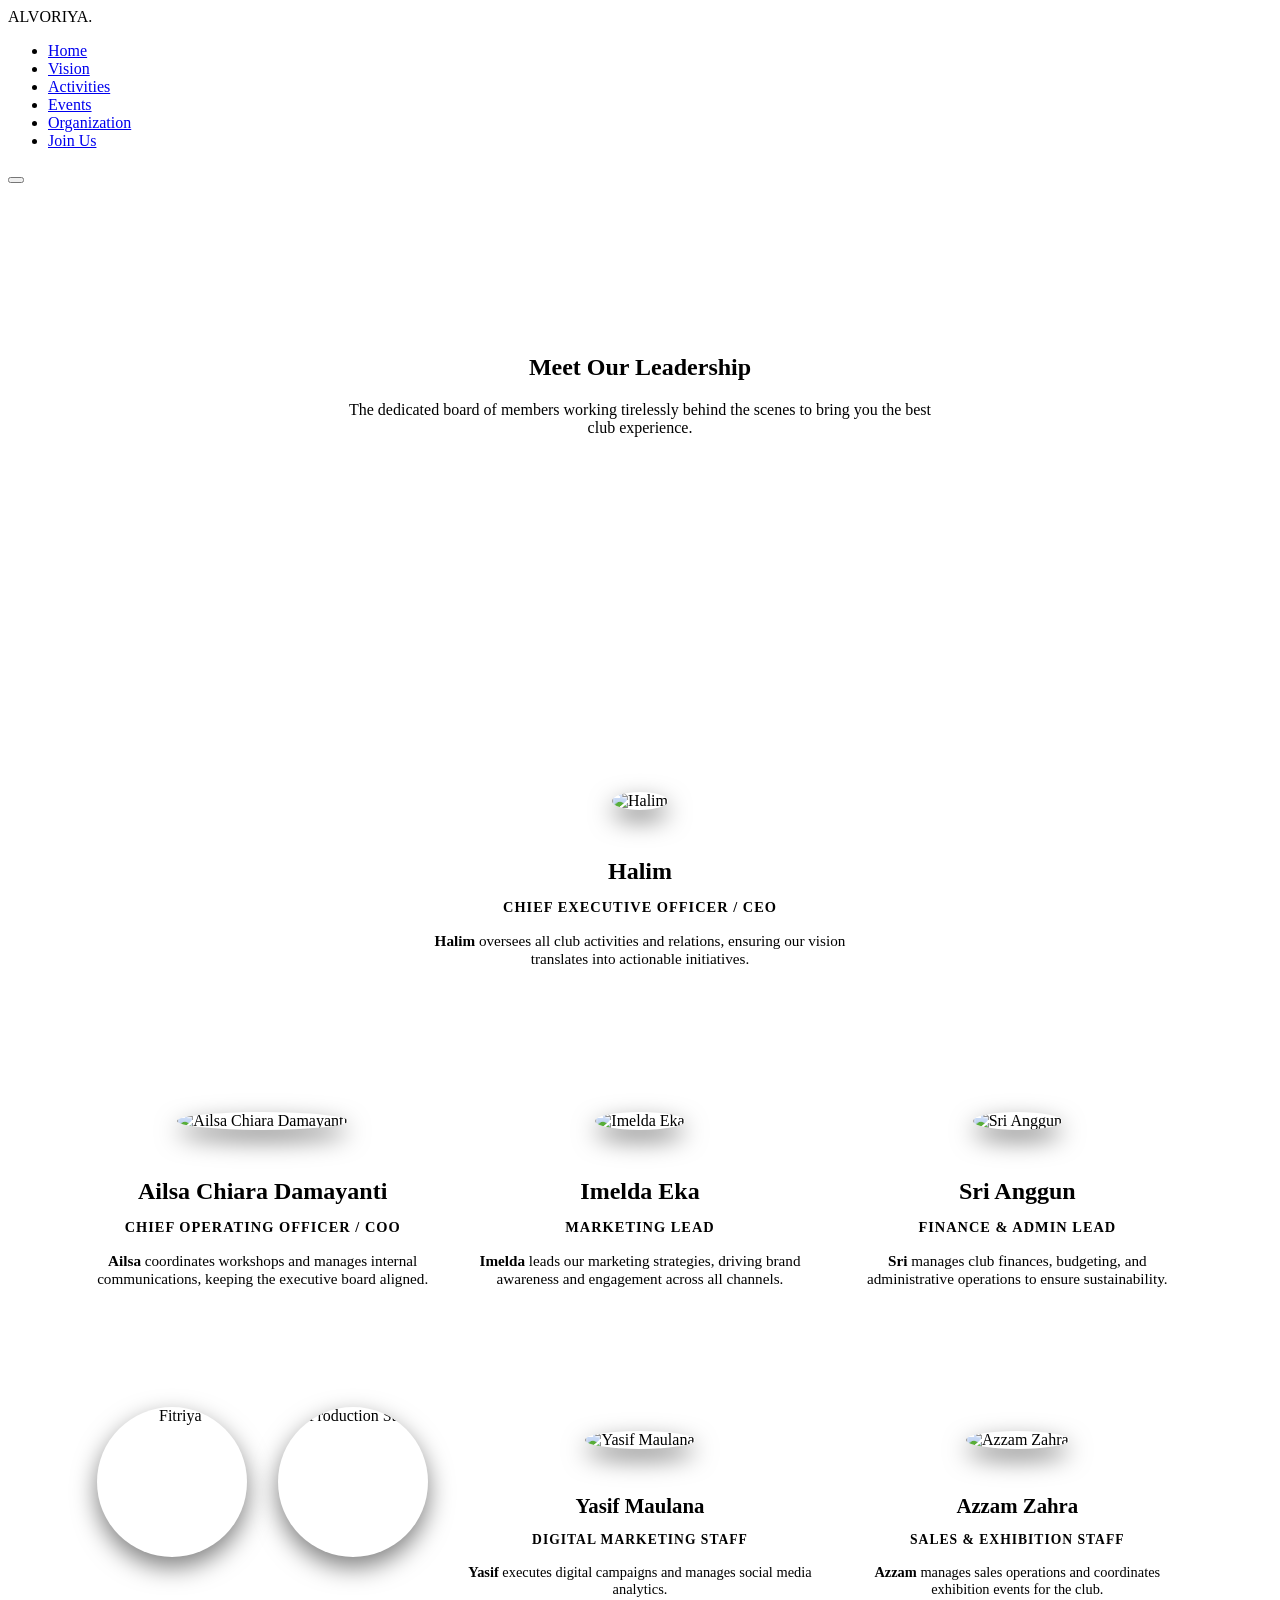
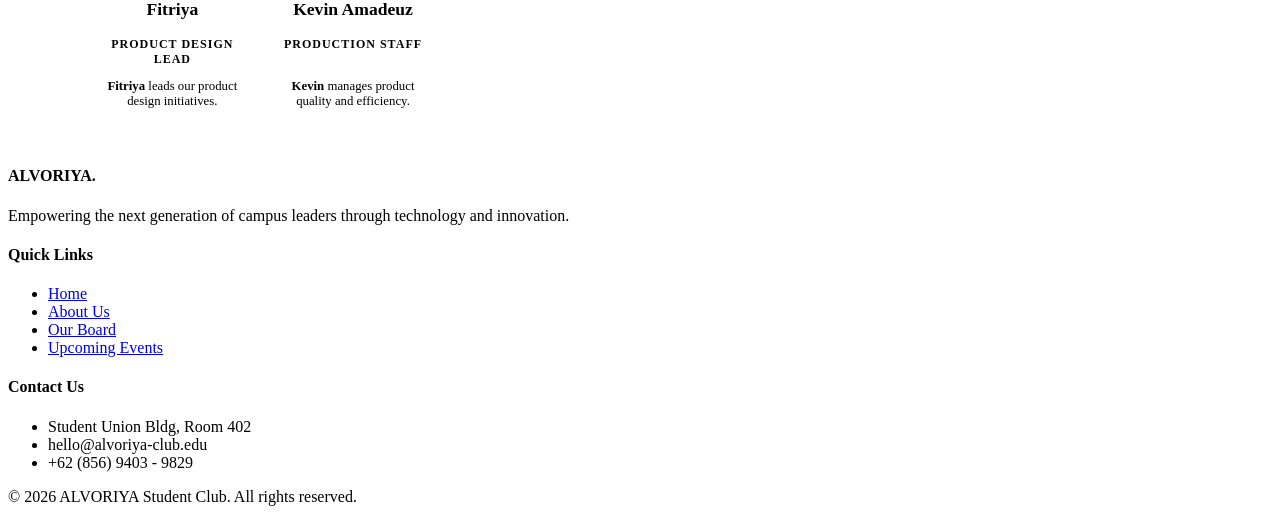
==== organization.html @ f88d8d27 "Add files via upload" ====
<!DOCTYPE html>
<html lang="en">
<head>
    <meta charset="UTF-8">
    <meta name="viewport" content="width=device-width, initial-scale=1.0">
    <title>Organization Board | ALVORIYA Student Club</title>
    <meta name="description" content="Meet the leadership board driving the ALVORIYA Student Club forward.">
    <link rel="stylesheet" href="styles.css">
    <script type="module" src="https://unpkg.com/ionicons@7.1.0/dist/ionicons/ionicons.esm.js"></script>
    <script nomodule src="https://unpkg.com/ionicons@7.1.0/dist/ionicons/ionicons.js"></script>
</head>
<body>

    <!-- Navigation -->
    <nav>
        <div class="logo">ALVORI<span class="gradient-text">YA</span>.</div>
        <ul class="nav-links">
            <li><a href="index.html">Home</a></li>
            <li><a href="index.html#vision">Vision</a></li>
            <li><a href="index.html#activities">Activities</a></li>
            <li><a href="index.html#events">Events</a></li>
            <li><a href="organization.html" class="active">Organization</a></li>
            <li><a href="registration.html">Join Us</a></li>
        </ul>
        <button class="mobile-menu-btn">
            <ion-icon name="menu-outline"></ion-icon>
        </button>
    </nav>

    <!-- Organization Header -->
    <section id="org-header" style="min-height: 40vh; padding-top: 150px; padding-bottom: 50px; text-align: center;">
        <div class="fade-in-up">
            <h1 class="hero-title">Meet Our <span class="gradient-text">Leadership</span></h1>
            <p class="hero-subtitle" style="max-width: 600px; margin: 0 auto;">The dedicated board of members working tirelessly behind the scenes to bring you the best club experience.</p>
        </div>
    </section>

    <!-- Board Members Grid -->
    <section id="board" style="padding-top: 0;">
        <div style="max-width: 1100px; margin: 0 auto; display: flex; flex-direction: column; gap: 2rem; align-items: center;">
            
            <!-- CEO (Top Centered) -->
            <div style="width: 100%; display: flex; justify-content: center;">
                <div class="glass-card fade-in" style="text-align: center; padding: 3rem 2rem; width: 100%; max-width: 450px;">
                    <img src="CEO.jpeg" alt="Halim" style="width: 150px; height: 150px; border-radius: 50%; object-fit: cover; border: 4px solid var(--surface-border); margin: 0 auto 1.5rem auto; box-shadow: 0 10px 25px rgba(0,0,0,0.5);">
                    <h3 style="font-size: 1.5rem; margin-bottom: 0.5rem;">Halim</h3>
                    <p style="color: var(--primary); font-weight: 600; font-size: 0.9rem; margin-bottom: 1rem; text-transform: uppercase; letter-spacing: 1px;">Chief Executive Officer / CEO</p>
                    <p style="color: var(--text-muted); font-size: 0.95rem;"><strong>Halim</strong> oversees all club activities and relations, ensuring our vision translates into actionable initiatives.</p>
                </div>
            </div>

            <!-- Management Tier -->
            <div style="display: flex; flex-wrap: wrap; justify-content: center; gap: 2rem; width: 100%;">
                
                <!-- COO Column -->
                <div style="display: flex; flex-direction: column; gap: 2rem; align-items: center; flex: 1; min-width: 300px; max-width: 450px;">
                    <!-- COO (Down Left) -->
                    <div class="glass-card fade-in" style="transition-delay: 0.2s; text-align: center; padding: 3rem 2rem; width: 100%;">
                        <img src="COO.jpeg" alt="Ailsa Chiara Damayanti" style="width: 150px; height: 150px; border-radius: 50%; object-fit: cover; border: 4px solid var(--surface-border); margin: 0 auto 1.5rem auto; box-shadow: 0 10px 25px rgba(0,0,0,0.5);">
                        <h3 style="font-size: 1.5rem; margin-bottom: 0.5rem;">Ailsa Chiara Damayanti</h3>
                        <p style="color: var(--secondary); font-weight: 600; font-size: 0.9rem; margin-bottom: 1rem; text-transform: uppercase; letter-spacing: 1px;">Chief Operating Officer / COO</p>
                        <p style="color: var(--text-muted); font-size: 0.95rem;"><strong>Ailsa</strong> coordinates workshops and manages internal communications, keeping the executive board aligned.</p>
                    </div>

                    <!-- Staff Section below COO -->
                    <div style="display: flex; gap: 1rem; width: 100%; justify-content: center; align-items: stretch;">
                        <!-- Product Design Lead -->
                        <div class="glass-card fade-in" style="transition-delay: 0.7s; text-align: center; padding: 1.5rem 0.25rem; flex: 1; max-width: 230px; display: flex; flex-direction: column;">
                            <img src="Product Design Lead.jpeg" alt="Fitriya" style="width: 150px; height: 150px; border-radius: 50%; object-fit: cover; border: 4px solid var(--surface-border); margin: 0 auto 1.5rem auto; box-shadow: 0 10px 25px rgba(0,0,0,0.5);">
                            <h3 style="font-size: 1.1rem; margin-bottom: 0.3rem;">Fitriya</h3>
                            <p style="color: #000000; font-weight: 800; font-size: 0.75rem; margin-bottom: 0.8rem; text-transform: uppercase; letter-spacing: 1px;">Product Design Lead</p>
                            <p style="color: var(--text-muted); font-size: 0.8rem; margin-top: auto;"><strong>Fitriya</strong> leads our product design initiatives.</p>
                        </div>

                        <!-- Production Staff -->
                        <div class="glass-card fade-in" style="transition-delay: 0.6s; text-align: center; padding: 1.5rem 0.25rem; flex: 1; max-width: 230px; display: flex; flex-direction: column;">
                            <img src="Production Staff.jpeg" alt="Production Staff" style="width: 150px; height: 150px; border-radius: 50%; object-fit: cover; border: 4px solid var(--surface-border); margin: 0 auto 1.5rem auto; box-shadow: 0 10px 25px rgba(0,0,0,0.5);">
                            <h3 style="font-size: 1.1rem; margin-bottom: 0.3rem;">Kevin Amadeuz</h3>
                            <p style="color: #000000; font-weight: 800; font-size: 0.75rem; margin-bottom: 0.8rem; text-transform: uppercase; letter-spacing: 1px;">Production Staff</p>
                            <p style="color: var(--text-muted); font-size: 0.8rem; margin-top: auto;"><strong>Kevin</strong> manages product quality and efficiency.</p>
                        </div>
                    </div>
                </div>

                <!-- Marketing Column -->
                <div style="display: flex; flex-direction: column; gap: 2rem; align-items: center; flex: 1; min-width: 300px; max-width: 450px;">
                    <!-- Marketing Lead -->
                    <div class="glass-card fade-in" style="transition-delay: 0.4s; text-align: center; padding: 3rem 2rem; width: 100%;">
                        <img src="Marketing Lead.jpeg" alt="Imelda Eka" style="width: 150px; height: 150px; border-radius: 50%; object-fit: cover; border: 4px solid var(--surface-border); margin: 0 auto 1.5rem auto; box-shadow: 0 10px 25px rgba(0,0,0,0.5);">
                        <h3 style="font-size: 1.5rem; margin-bottom: 0.5rem;">Imelda Eka</h3>
                        <p style="color: #000000; font-weight: 800; font-size: 0.9rem; margin-bottom: 1rem; text-transform: uppercase; letter-spacing: 1px;">Marketing Lead</p>
                        <p style="color: var(--text-muted); font-size: 0.95rem;"><strong>Imelda</strong> leads our marketing strategies, driving brand awareness and engagement across all channels.</p>
                    </div>

                    <!-- Digital Marketing Staff (New Role) -->
                    <div class="glass-card fade-in" style="transition-delay: 1.0s; text-align: center; padding: 3rem 2rem; width: 100%;">
                        <img src="Digital Marketing Staff.jpeg" alt="Yasif Maulana" style="width: 150px; height: 150px; border-radius: 50%; object-fit: cover; border: 4px solid var(--surface-border); margin: 0 auto 1.5rem auto; box-shadow: 0 10px 25px rgba(0,0,0,0.5);">
                        <h3 style="font-size: 1.3rem; margin-bottom: 0.5rem;">Yasif Maulana</h3>
                        <p style="color: #000000; font-weight: 800; font-size: 0.85rem; margin-bottom: 1rem; text-transform: uppercase; letter-spacing: 1px;">Digital Marketing Staff</p>
                        <p style="color: var(--text-muted); font-size: 0.9rem;"><strong>Yasif</strong> executes digital campaigns and manages social media analytics.</p>
                    </div>
                </div>

                <!-- Finance & Admin Column -->
                <div style="display: flex; flex-direction: column; gap: 2rem; align-items: center; flex: 1; min-width: 300px; max-width: 450px;">
                    <!-- Finance & Admin Lead -->
                    <div class="glass-card fade-in" style="transition-delay: 0.8s; text-align: center; padding: 3rem 2rem; width: 100%;">
                        <img src="Finance & Admin Lead.jpeg" alt="Sri Anggun" style="width: 150px; height: 150px; border-radius: 50%; object-fit: cover; border: 4px solid var(--surface-border); margin: 0 auto 1.5rem auto; box-shadow: 0 10px 25px rgba(0,0,0,0.5);">
                        <h3 style="font-size: 1.5rem; margin-bottom: 0.5rem;">Sri Anggun</h3>
                        <p style="color: #000000; font-weight: 800; font-size: 0.9rem; margin-bottom: 1rem; text-transform: uppercase; letter-spacing: 1px;">Finance & Admin Lead</p>
                        <p style="color: var(--text-muted); font-size: 0.95rem;"><strong>Sri</strong> manages club finances, budgeting, and administrative operations to ensure sustainability.</p>
                    </div>

                    <!-- Sales & Exhibition Staff (New Role) -->
                    <div class="glass-card fade-in" style="transition-delay: 1.2s; text-align: center; padding: 3rem 2rem; width: 100%;">
                        <img src="Sales & Exbition Staff.jpeg" alt="Azzam Zahra" style="width: 150px; height: 150px; border-radius: 50%; object-fit: cover; border: 4px solid var(--surface-border); margin: 0 auto 1.5rem auto; box-shadow: 0 10px 25px rgba(0,0,0,0.5);">
                        <h3 style="font-size: 1.3rem; margin-bottom: 0.5rem;">Azzam Zahra</h3>
                        <p style="color: #000000; font-weight: 800; font-size: 0.85rem; margin-bottom: 1rem; text-transform: uppercase; letter-spacing: 1px;">Sales & Exhibition Staff</p>
                        <p style="color: var(--text-muted); font-size: 0.9rem;"><strong>Azzam</strong> manages sales operations and coordinates exhibition events for the club.</p>
                    </div>
                </div>

            </div>

        </div>
    </section>

    <!-- Footer / Contact -->
    <footer>
        <div class="footer-content">
            <div class="footer-section">
                <h4>ALVORI<span class="gradient-text">YA</span>.</h4>
                <p>Empowering the next generation of campus leaders through technology and innovation.</p>
            </div>
            <div class="footer-section">
                <h4>Quick Links</h4>
                <ul>
                    <li><a href="index.html">Home</a></li>
                    <li><a href="index.html#vision">About Us</a></li>
                    <li><a href="organization.html">Our Board</a></li>
                    <li><a href="index.html#events">Upcoming Events</a></li>
                </ul>
            </div>
            <div class="footer-section">
                <h4>Contact Us</h4>
                <ul>
                    <li><ion-icon name="location-outline"></ion-icon> Student Union Bldg, Room 402</li>
                    <li><ion-icon name="mail-outline"></ion-icon> hello@alvoriya-club.edu</li>
                    <li><ion-icon name="call-outline"></ion-icon> +62 (856) 9403 - 9829</li>
                </ul>
                <div class="social-links">
                    <a href="#"><ion-icon name="logo-instagram"></ion-icon></a>
                    <a href="#"><ion-icon name="logo-discord"></ion-icon></a>
                    <a href="#"><ion-icon name="logo-linkedin"></ion-icon></a>
                </div>
            </div>
        </div>
        <div class="footer-bottom">
            <p>&copy; <script>document.write(new Date().getFullYear())</script> ALVORIYA Student Club. All rights reserved.</p>
        </div>
    </footer>

    <script src="script.js"></script>
</body>
</html>
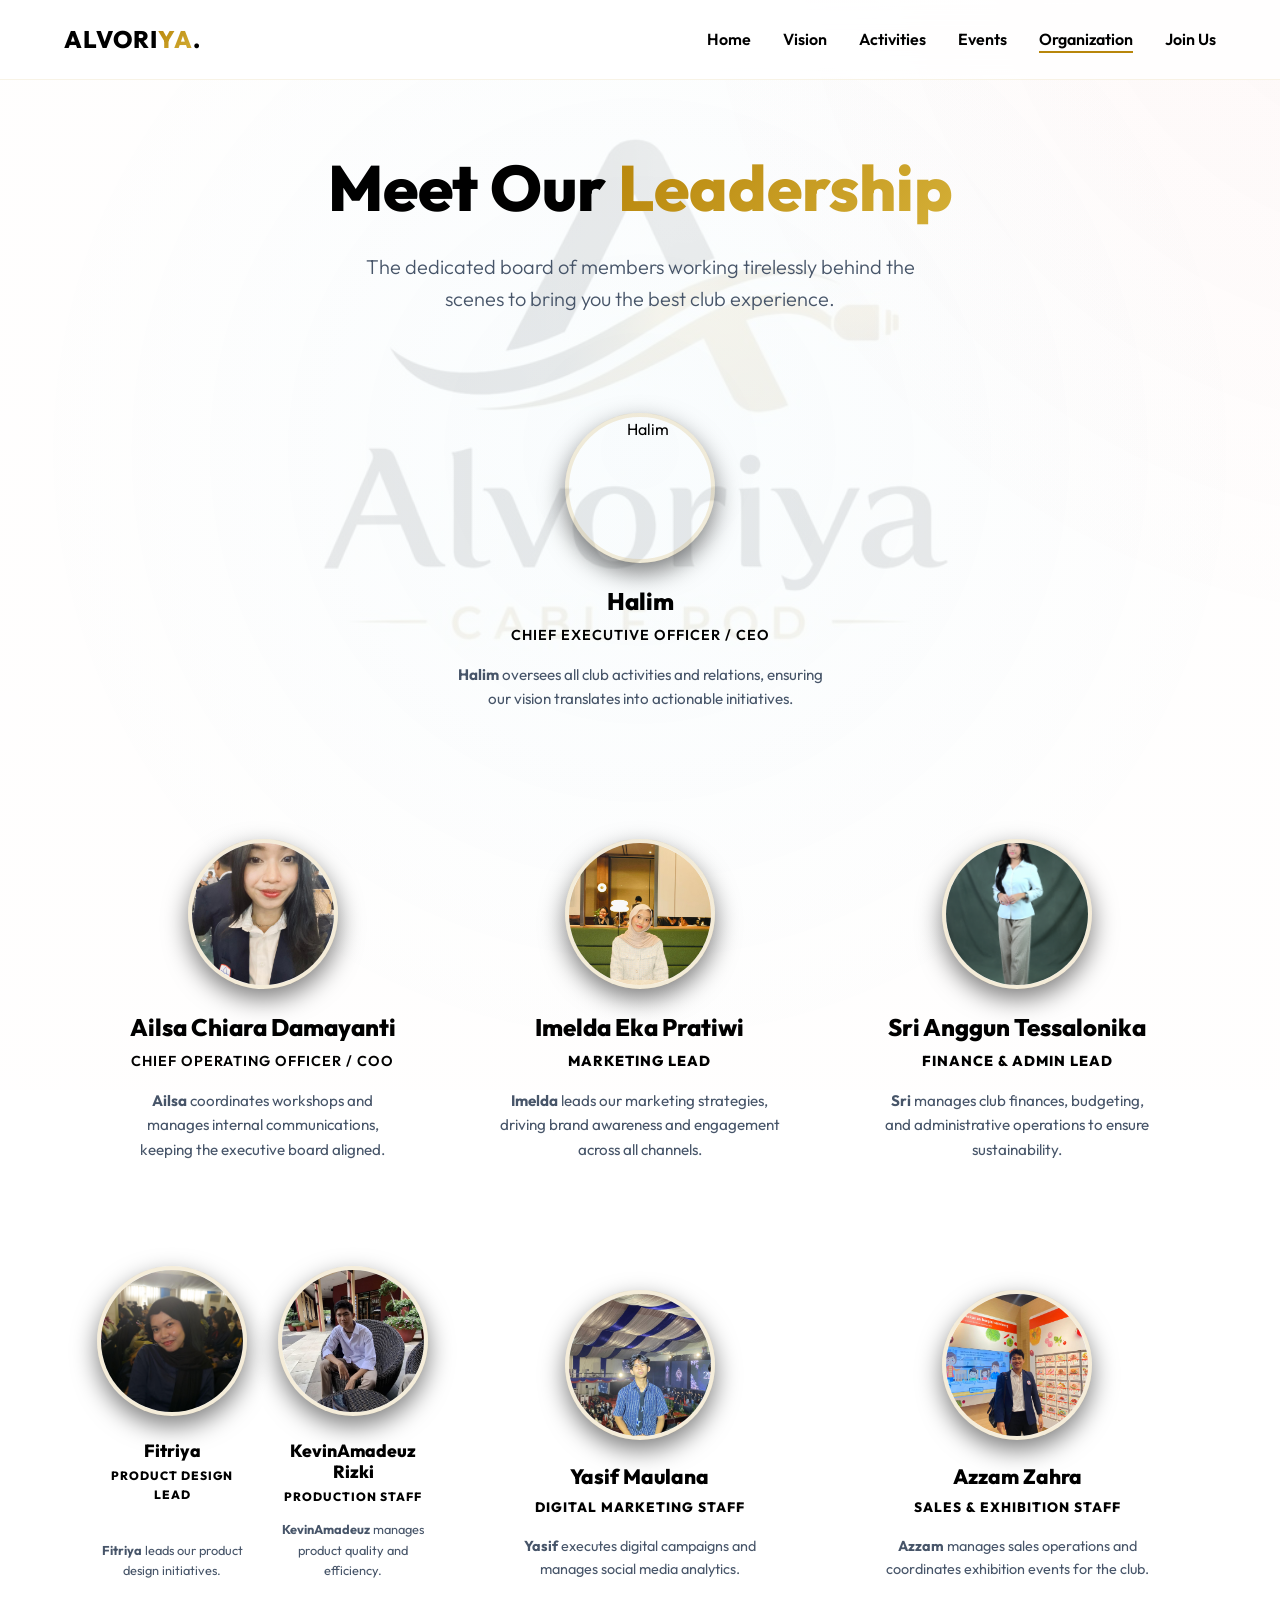
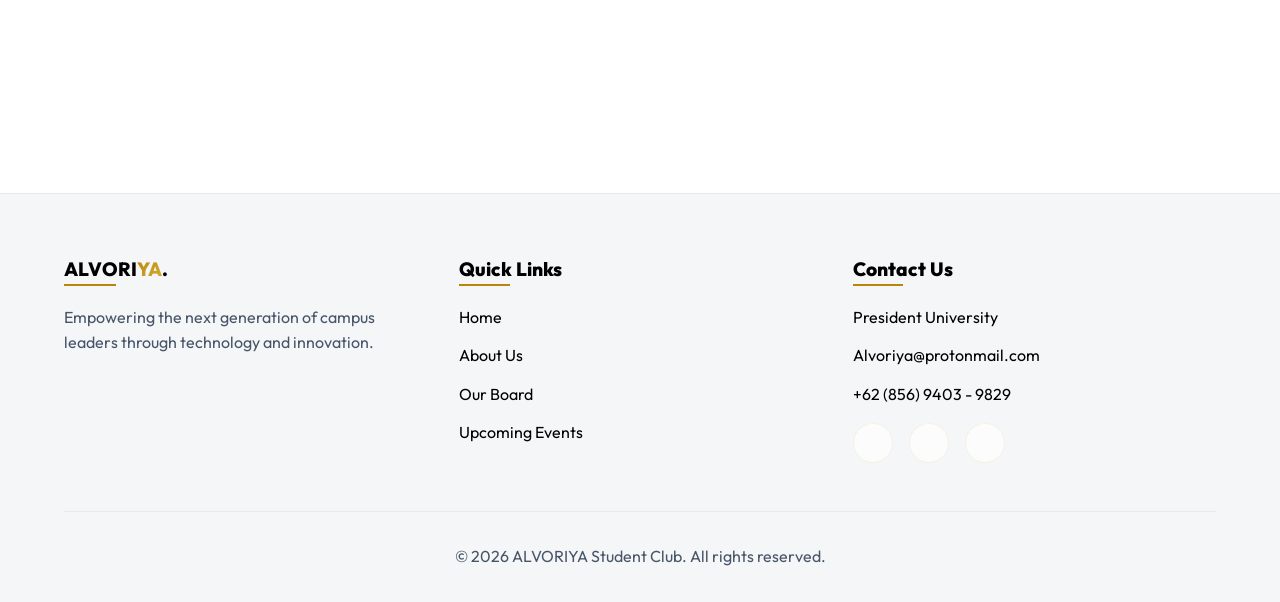
==== commit e9a782be: "Add files via upload" ====
--- a/organization.html
+++ b/organization.html
@@ -13,9 +13,11 @@
 
     <!-- Navigation -->
     <nav>
-        <div class="logo">ALVORI<span class="gradient-text">YA</span>.</div>
+        <a href="https://alvoriyagroup-2026.netlify.app" style="text-decoration: none;">
+            <div class="logo">ALVORI<span class="gradient-text">YA</span>.</div>
+        </a>
         <ul class="nav-links">
-            <li><a href="index.html">Home</a></li>
+            <li><a href="https://alvoriyagroup-2026.netlify.app">Home</a></li>
             <li><a href="index.html#vision">Vision</a></li>
             <li><a href="index.html#activities">Activities</a></li>
             <li><a href="index.html#events">Events</a></li>
@@ -42,7 +44,7 @@
             <!-- CEO (Top Centered) -->
             <div style="width: 100%; display: flex; justify-content: center;">
                 <div class="glass-card fade-in" style="text-align: center; padding: 3rem 2rem; width: 100%; max-width: 450px;">
-                    <img src="CEO.jpeg" alt="Halim" style="width: 150px; height: 150px; border-radius: 50%; object-fit: cover; border: 4px solid var(--surface-border); margin: 0 auto 1.5rem auto; box-shadow: 0 10px 25px rgba(0,0,0,0.5);">
+                    <img src="CEO.jpg" alt="Halim" style="width: 150px; height: 150px; border-radius: 50%; object-fit: cover; border: 4px solid var(--surface-border); margin: 0 auto 1.5rem auto; box-shadow: 0 10px 25px rgba(0,0,0,0.5);">
                     <h3 style="font-size: 1.5rem; margin-bottom: 0.5rem;">Halim</h3>
                     <p style="color: var(--primary); font-weight: 600; font-size: 0.9rem; margin-bottom: 1rem; text-transform: uppercase; letter-spacing: 1px;">Chief Executive Officer / CEO</p>
                     <p style="color: var(--text-muted); font-size: 0.95rem;"><strong>Halim</strong> oversees all club activities and relations, ensuring our vision translates into actionable initiatives.</p>
@@ -75,9 +77,9 @@
                         <!-- Production Staff -->
                         <div class="glass-card fade-in" style="transition-delay: 0.6s; text-align: center; padding: 1.5rem 0.25rem; flex: 1; max-width: 230px; display: flex; flex-direction: column;">
                             <img src="Production Staff.jpeg" alt="Production Staff" style="width: 150px; height: 150px; border-radius: 50%; object-fit: cover; border: 4px solid var(--surface-border); margin: 0 auto 1.5rem auto; box-shadow: 0 10px 25px rgba(0,0,0,0.5);">
-                            <h3 style="font-size: 1.1rem; margin-bottom: 0.3rem;">Kevin Amadeuz</h3>
+                            <h3 style="font-size: 1.1rem; margin-bottom: 0.3rem;">KevinAmadeuz Rizki</h3>
                             <p style="color: #000000; font-weight: 800; font-size: 0.75rem; margin-bottom: 0.8rem; text-transform: uppercase; letter-spacing: 1px;">Production Staff</p>
-                            <p style="color: var(--text-muted); font-size: 0.8rem; margin-top: auto;"><strong>Kevin</strong> manages product quality and efficiency.</p>
+                            <p style="color: var(--text-muted); font-size: 0.8rem; margin-top: auto;"><strong>KevinAmadeuz</strong> manages product quality and efficiency.</p>
                         </div>
                     </div>
                 </div>
@@ -86,8 +88,8 @@
                 <div style="display: flex; flex-direction: column; gap: 2rem; align-items: center; flex: 1; min-width: 300px; max-width: 450px;">
                     <!-- Marketing Lead -->
                     <div class="glass-card fade-in" style="transition-delay: 0.4s; text-align: center; padding: 3rem 2rem; width: 100%;">
-                        <img src="Marketing Lead.jpeg" alt="Imelda Eka" style="width: 150px; height: 150px; border-radius: 50%; object-fit: cover; border: 4px solid var(--surface-border); margin: 0 auto 1.5rem auto; box-shadow: 0 10px 25px rgba(0,0,0,0.5);">
-                        <h3 style="font-size: 1.5rem; margin-bottom: 0.5rem;">Imelda Eka</h3>
+                        <img src="Marketing Lead.jpeg" alt="Imelda Eka Pratiwi" style="width: 150px; height: 150px; border-radius: 50%; object-fit: cover; border: 4px solid var(--surface-border); margin: 0 auto 1.5rem auto; box-shadow: 0 10px 25px rgba(0,0,0,0.5);">
+                        <h3 style="font-size: 1.5rem; margin-bottom: 0.5rem;">Imelda Eka Pratiwi</h3>
                         <p style="color: #000000; font-weight: 800; font-size: 0.9rem; margin-bottom: 1rem; text-transform: uppercase; letter-spacing: 1px;">Marketing Lead</p>
                         <p style="color: var(--text-muted); font-size: 0.95rem;"><strong>Imelda</strong> leads our marketing strategies, driving brand awareness and engagement across all channels.</p>
                     </div>
@@ -105,8 +107,8 @@
                 <div style="display: flex; flex-direction: column; gap: 2rem; align-items: center; flex: 1; min-width: 300px; max-width: 450px;">
                     <!-- Finance & Admin Lead -->
                     <div class="glass-card fade-in" style="transition-delay: 0.8s; text-align: center; padding: 3rem 2rem; width: 100%;">
-                        <img src="Finance & Admin Lead.jpeg" alt="Sri Anggun" style="width: 150px; height: 150px; border-radius: 50%; object-fit: cover; border: 4px solid var(--surface-border); margin: 0 auto 1.5rem auto; box-shadow: 0 10px 25px rgba(0,0,0,0.5);">
-                        <h3 style="font-size: 1.5rem; margin-bottom: 0.5rem;">Sri Anggun</h3>
+                        <img src="Finance & Admin Lead.jpeg" alt="Sri Anggun Tessalonika" style="width: 150px; height: 150px; border-radius: 50%; object-fit: cover; border: 4px solid var(--surface-border); margin: 0 auto 1.5rem auto; box-shadow: 0 10px 25px rgba(0,0,0,0.5);">
+                        <h3 style="font-size: 1.5rem; margin-bottom: 0.5rem;">Sri Anggun Tessalonika</h3>
                         <p style="color: #000000; font-weight: 800; font-size: 0.9rem; margin-bottom: 1rem; text-transform: uppercase; letter-spacing: 1px;">Finance & Admin Lead</p>
                         <p style="color: var(--text-muted); font-size: 0.95rem;"><strong>Sri</strong> manages club finances, budgeting, and administrative operations to ensure sustainability.</p>
                     </div>
@@ -135,7 +137,7 @@
             <div class="footer-section">
                 <h4>Quick Links</h4>
                 <ul>
-                    <li><a href="index.html">Home</a></li>
+                    <li><a href="https://alvoriyagroup-2026.netlify.app">Home</a></li>
                     <li><a href="index.html#vision">About Us</a></li>
                     <li><a href="organization.html">Our Board</a></li>
                     <li><a href="index.html#events">Upcoming Events</a></li>
@@ -144,8 +146,8 @@
             <div class="footer-section">
                 <h4>Contact Us</h4>
                 <ul>
-                    <li><ion-icon name="location-outline"></ion-icon> Student Union Bldg, Room 402</li>
-                    <li><ion-icon name="mail-outline"></ion-icon> hello@alvoriya-club.edu</li>
+                    <li><ion-icon name="location-outline"></ion-icon> President University</li>
+                    <li><ion-icon name="mail-outline"></ion-icon> Alvoriya@protonmail.com</li>
                     <li><ion-icon name="call-outline"></ion-icon> +62 (856) 9403 - 9829</li>
                 </ul>
                 <div class="social-links">
--- a/styles.css
+++ b/styles.css
@@ -0,0 +1,539 @@
+/* Base and Fonts */
+@import url('https://fonts.googleapis.com/css2?family=Outfit:wght@300;400;600;800&display=swap');
+
+:root {
+  --primary-color: #b8860b; /* Primary Gold */
+  --primary-hover: #8b6508; /* Deep Gold */
+  --secondary-color: #d4af37; /* Metallic Gold */
+  --accent-color: #daa520; /* Goldenrod */
+  --bg-color: #ffffff;
+  --surface: rgba(255, 255, 255, 0.85);
+  --surface-border: rgba(184, 134, 11, 0.15);
+  --text-main: #0f172a; /* Dark text for light mode */
+  --text-muted: #475569; /* Muted dark text */
+  --font-family: 'Outfit', sans-serif;
+  --transition: all 0.3s ease;
+  --nav-height: 80px;
+  --glass-bg: rgba(255, 255, 255, 0.7);
+  --glass-border: rgba(184, 134, 11, 0.1); /* Gold border */
+  --glass-shadow: 0 8px 32px 0 rgba(184, 134, 11, 0.1);
+}
+
+* {
+  margin: 0;
+  padding: 0;
+  box-sizing: border-box;
+}
+
+html {
+  scroll-behavior: smooth;
+}
+
+body {
+  font-family: 'Outfit', sans-serif;
+  background: linear-gradient(rgba(255, 255, 255, 0.9), rgba(255, 255, 255, 0.9)), 
+              url('ALVORIYA.jpeg') no-repeat center center fixed;
+  background-size: cover;
+  color: var(--text-color);
+  line-height: 1.6;
+  overflow-x: hidden;
+}
+
+body::before {
+  content: '';
+  position: fixed;
+  top: -50%;
+  left: -50%;
+  width: 200%;
+  height: 200%;
+  background: radial-gradient(circle at 50% 50%, rgba(56, 189, 248, 0.03) 0%, transparent 40%),
+              radial-gradient(circle at 80% 20%, rgba(220, 38, 38, 0.03) 0%, transparent 30%);
+  z-index: -1;
+  pointer-events: none;
+}
+
+/* Typography */
+h1, h2, h3, h4 {
+  font-weight: 800;
+  line-height: 1.2;
+}
+
+.gradient-text {
+  background: linear-gradient(135deg, var(--primary-color), var(--secondary-color));
+  -webkit-background-clip: text;
+  -webkit-text-fill-color: transparent;
+  background-clip: text;
+}
+
+.gradient-text-alt {
+  background: linear-gradient(135deg, var(--secondary-color), var(--primary-color));
+  -webkit-background-clip: text;
+  -webkit-text-fill-color: transparent;
+  background-clip: text;
+}
+
+p {
+  color: var(--text-muted);
+}
+
+a {
+  text-decoration: none;
+  color: inherit;
+  transition: color 0.3s ease;
+}
+
+img {
+  max-width: 100%;
+  height: auto;
+  display: block;
+}
+
+/* Navigation */
+nav {
+  position: fixed;
+  top: 0;
+  left: 0;
+  width: 100%;
+  height: var(--nav-height);
+  background: rgba(255, 255, 255, 0.8);
+  backdrop-filter: blur(12px);
+  -webkit-backdrop-filter: blur(12px);
+  border-bottom: 1px solid var(--glass-border);
+  display: flex;
+  justify-content: space-between;
+  align-items: center;
+  padding: 0 5%;
+  z-index: 1000;
+  transition: all 0.3s ease;
+}
+
+.logo {
+  font-size: 1.5rem;
+  font-weight: 800;
+  letter-spacing: 1px;
+}
+
+.nav-links {
+  display: flex;
+  gap: 2rem;
+  list-style: none;
+}
+
+.nav-links a {
+  font-weight: 600;
+  font-size: 1rem;
+  position: relative;
+}
+
+.nav-links a::after {
+  content: '';
+  position: absolute;
+  bottom: -4px;
+  left: 0;
+  width: 0;
+  height: 2px;
+  background: var(--primary-color);
+  transition: width 0.3s ease;
+}
+
+.nav-links a:hover::after, .nav-links a.active::after {
+  width: 100%;
+}
+
+.mobile-menu-btn {
+  display: none;
+  background: none;
+  border: none;
+  color: var(--text-color);
+  font-size: 1.5rem;
+  cursor: pointer;
+}
+
+/* Sections */
+section {
+  padding: 100px 5%;
+  min-height: 100vh;
+  display: flex;
+  flex-direction: column;
+  justify-content: center;
+}
+
+section:not(#hero) {
+  min-height: auto;
+}
+
+.section-title {
+  text-align: center;
+  font-size: 2.5rem;
+  margin-bottom: 3rem;
+}
+
+/* Hero */
+#hero {
+  text-align: center;
+  align-items: center;
+  position: relative;
+}
+
+.hero-content {
+  max-width: 800px;
+  z-index: 1;
+}
+
+.hero-title {
+  font-size: 4rem;
+  margin-bottom: 1.5rem;
+}
+
+.hero-subtitle {
+  font-size: 1.25rem;
+  margin-bottom: 2.5rem;
+  font-weight: 300;
+}
+
+.btn {
+  display: inline-block;
+  padding: 1rem 2.5rem;
+  border-radius: 50px;
+  font-weight: 600;
+  font-size: 1.1rem;
+  cursor: pointer;
+  transition: all 0.3s ease;
+  border: none;
+}
+
+.btn-primary {
+  background: linear-gradient(135deg, var(--primary-color), var(--secondary-color));
+  color: white;
+  box-shadow: 0 10px 20px -10px var(--secondary-color);
+}
+
+.btn-primary:hover {
+  transform: translateY(-3px);
+  box-shadow: 0 15px 25px -10px var(--secondary-color);
+}
+
+.btn-outline {
+  background: transparent;
+  border: 1px solid var(--primary-color);
+  color: var(--primary-color);
+  margin-left: 1rem;
+}
+
+.btn-outline:hover {
+  background: rgba(56, 189, 248, 0.1);
+  transform: translateY(-3px);
+}
+
+/* Glass Cards */
+.glass-panel {
+  background: #ffffff; /* Solid white for the form as per screenshot */
+  border: 1px solid #e2e8f0;
+  box-shadow: 0 10px 25px -5px rgba(0, 0, 0, 0.05);
+  border-radius: 24px;
+  padding: 3rem;
+  transition: transform 0.3s ease, box-shadow 0.3s ease;
+}
+
+.glass-panel:hover {
+  transform: translateY(-2px);
+  box-shadow: 0 20px 40px -10px rgba(0, 0, 0, 0.08);
+}
+
+/* Grid Layouts */
+.grid-2 {
+  display: grid;
+  grid-template-columns: 1fr 1fr;
+  gap: 1.5rem;
+}
+
+.grid-3 {
+  display: grid;
+  grid-template-columns: repeat(3, 1fr);
+  gap: 1.5rem;
+}
+
+/* Form Styles */
+.form-group {
+  margin-bottom: 1.5rem;
+  text-align: left;
+}
+
+.form-group label {
+  display: block;
+  font-weight: 700;
+  margin-bottom: 0.75rem;
+  color: #1a202c;
+  font-size: 0.95rem;
+}
+
+.form-group input, 
+.form-group select, 
+.form-group textarea {
+  width: 100%;
+  padding: 1rem 1.25rem;
+  border: 1px solid #e2e8f0;
+  border-radius: 12px;
+  background: #f8fafc;
+  font-family: inherit;
+  font-size: 1rem;
+  transition: all 0.3s ease;
+  color: #1a202c;
+}
+
+.form-group input:focus, 
+.form-group select:focus, 
+.form-group textarea:focus {
+  outline: none;
+  border-color: var(--primary-color);
+  background: #ffffff;
+  box-shadow: 0 0 0 4px rgba(184, 134, 11, 0.1);
+}
+
+.form-group textarea {
+  height: 150px;
+  resize: vertical;
+}
+
+.form-submit-container {
+  display: flex;
+  justify-content: center;
+  margin-top: 2rem;
+}
+
+.btn-submit {
+  background: #c5a021; /* Golden yellow from screenshot */
+  color: white;
+  padding: 1.25rem 4rem;
+  border-radius: 50px;
+  font-weight: 700;
+  font-size: 1.1rem;
+  border: none;
+  cursor: pointer;
+  transition: all 0.3s ease;
+  box-shadow: 0 10px 20px -5px rgba(197, 160, 33, 0.4);
+}
+
+.btn-submit:hover {
+  background: #b08e1d;
+  transform: translateY(-2px);
+  box-shadow: 0 15px 25px -5px rgba(197, 160, 33, 0.5);
+}
+
+/* Vision & Mission */
+.vision-icon {
+  font-size: 3rem;
+  margin-bottom: 1rem;
+  color: var(--accent-color);
+}
+
+/* Activities */
+.activity-card {
+  padding: 0;
+  overflow: hidden;
+}
+
+.activity-img {
+  width: 100%;
+  height: 200px;
+  object-fit: cover;
+  transition: transform 0.5s ease;
+}
+
+.activity-card:hover .activity-img {
+  transform: scale(1.05);
+}
+
+.activity-info {
+  padding: 1.5rem;
+}
+
+.activity-info h3 {
+  margin-bottom: 0.5rem;
+  font-size: 1.25rem;
+}
+
+/* Events Timeline */
+.events-list {
+  display: flex;
+  flex-direction: column;
+  gap: 1.5rem;
+  max-width: 800px;
+  margin: 0 auto;
+}
+
+.event-item {
+  display: flex;
+  align-items: center;
+  gap: 2rem;
+  padding: 1.5rem;
+}
+
+.event-date {
+  font-size: 1.5rem;
+  font-weight: 800;
+  color: var(--accent-color);
+  min-width: 100px;
+  text-align: center;
+}
+
+.event-details h3 {
+  margin-bottom: 0.5rem;
+}
+
+/* Organization Cards */
+.member-card {
+  text-align: center;
+  padding: 2rem;
+}
+
+.member-img-wrapper {
+  width: 150px;
+  height: 150px;
+  margin: 0 auto 1.5rem auto;
+  border-radius: 50%;
+  padding: 5px;
+  background: linear-gradient(135deg, var(--primary-color), var(--accent-color));
+}
+
+.member-img {
+  width: 100%;
+  height: 100%;
+  border-radius: 50%;
+  object-fit: cover;
+  border: 4px solid var(--bg-color);
+}
+
+.member-role {
+  color: var(--secondary-color);
+  font-weight: 600;
+  font-size: 0.9rem;
+  text-transform: uppercase;
+  margin-top: 0.5rem;
+  letter-spacing: 1px;
+}
+
+/* Footer */
+footer {
+  background: rgba(243, 244, 246, 0.8);
+  padding: 4rem 5% 2rem;
+  border-top: 1px solid rgba(0, 0, 0, 0.05);
+  margin-top: 4rem;
+}
+
+.footer-content {
+  display: grid;
+  grid-template-columns: repeat(auto-fit, minmax(250px, 1fr));
+  gap: 2rem;
+  margin-bottom: 3rem;
+}
+
+.footer-section h4 {
+  font-size: 1.2rem;
+  margin-bottom: 1.5rem;
+  position: relative;
+  display: inline-block;
+}
+
+.footer-section h4::after {
+  content: '';
+  position: absolute;
+  bottom: -5px;
+  left: 0;
+  width: 50%;
+  height: 2px;
+  background: var(--primary-color);
+}
+
+.footer-section ul {
+  list-style: none;
+}
+
+.footer-section ul li {
+  margin-bottom: 0.8rem;
+}
+
+.social-links {
+  display: flex;
+  gap: 1rem;
+  margin-top: 1rem;
+}
+
+.social-links a {
+  display: flex;
+  align-items: center;
+  justify-content: center;
+  width: 40px;
+  height: 40px;
+  border-radius: 50%;
+  background: var(--glass-bg);
+  border: 1px solid var(--glass-border);
+  transition: all 0.3s ease;
+}
+
+.social-links a:hover {
+  background: var(--primary-color);
+  border-color: var(--primary-color);
+  color: white;
+  transform: translateY(-3px);
+}
+
+.footer-bottom {
+  text-align: center;
+  padding-top: 2rem;
+  border-top: 1px solid rgba(0, 0, 0, 0.05);
+}
+
+/* Animations */
+.fade-in-up {
+  opacity: 0;
+  transform: translateY(30px);
+  transition: opacity 0.8s ease-out, transform 0.8s ease-out;
+}
+
+.fade-in-up.visible {
+  opacity: 1;
+  transform: translateY(0);
+}
+
+.delay-1 { transition-delay: 0.1s; }
+.delay-2 { transition-delay: 0.2s; }
+.delay-3 { transition-delay: 0.3s; }
+
+/* Responsive */
+@media (max-width: 992px) {
+  .hero-title { font-size: 3rem; }
+  .grid-3 { grid-template-columns: repeat(2, 1fr); }
+}
+
+@media (max-width: 768px) {
+  .nav-links {
+    position: fixed;
+    top: var(--nav-height);
+    left: -100%;
+    width: 100%;
+    height: calc(100vh - var(--nav-height));
+    background: rgba(255, 255, 255, 0.95);
+    backdrop-filter: blur(15px);
+    flex-direction: column;
+    align-items: center;
+    justify-content: center;
+    transition: left 0.4s ease;
+  }
+  
+  .nav-links.active {
+    left: 0;
+  }
+  
+  .mobile-menu-btn {
+    display: block;
+  }
+  
+  .grid-2, .grid-3 {
+    grid-template-columns: 1fr;
+  }
+  
+  .hero-title { font-size: 2.5rem; }
+  .event-item { flex-direction: column; text-align: center; gap: 1rem; }
+  .btn-outline { margin-left: 0; margin-top: 1rem; display: block; }
+}
